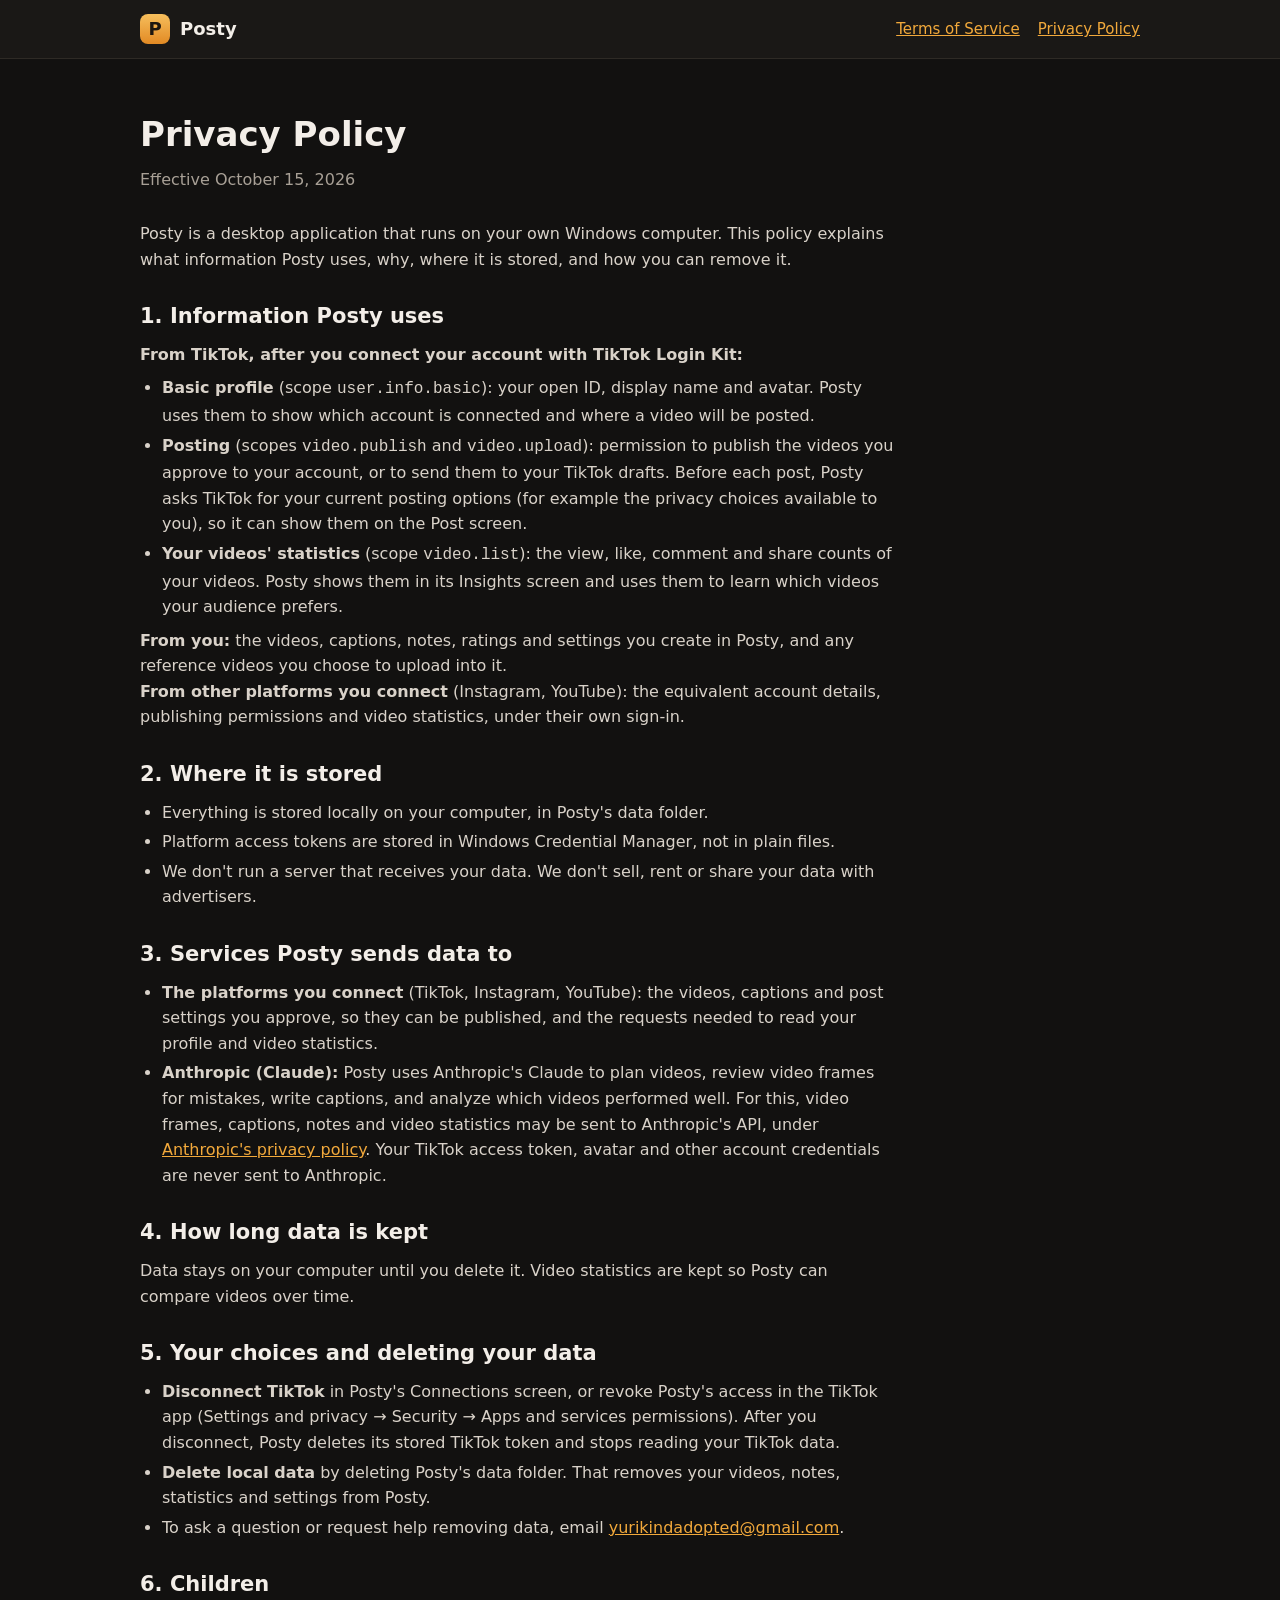
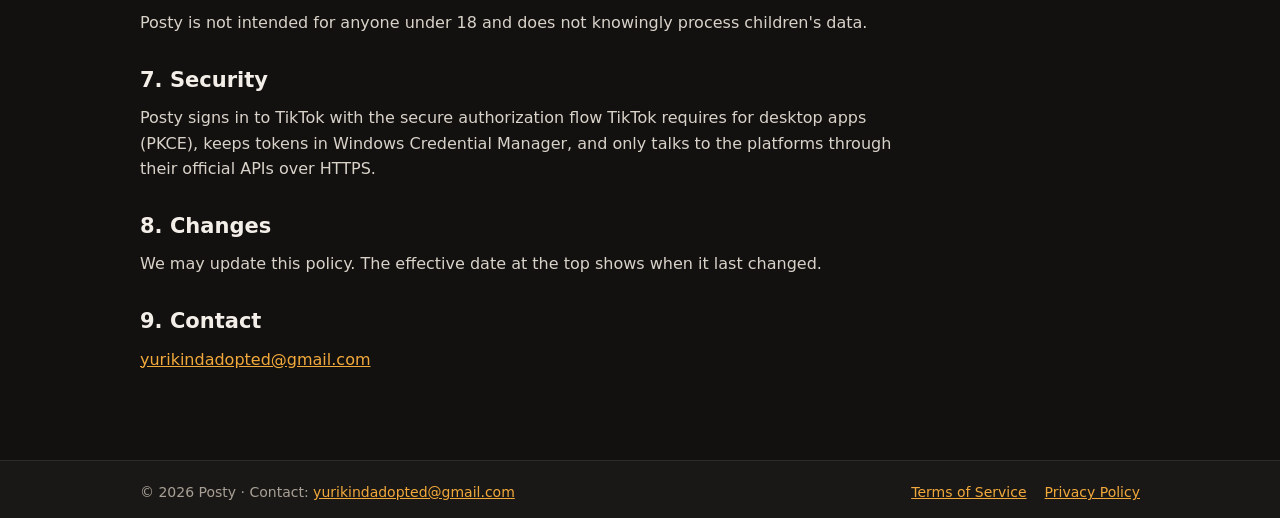
==== privacy.html @ a67bea78 "Posty website: about, Terms of Service, Privacy Policy" ====
<!doctype html>
<html lang="en">
<head>
  <meta charset="utf-8">
  <meta name="viewport" content="width=device-width, initial-scale=1">
  <title>Privacy Policy · Posty</title>
  <link rel="icon" href="icon.png">
  <link rel="stylesheet" href="style.css">
</head>
<body>
  <header class="top">
    <div class="wrap">
      <a class="brand" href="./"><span class="logo">P</span>Posty</a>
      <nav class="legal-links" aria-label="Legal">
        <a href="terms.html">Terms of Service</a>
        <a href="privacy.html" aria-current="page">Privacy Policy</a>
      </nav>
    </div>
  </header>

  <main class="wrap">
    <article class="doc">
      <h1>Privacy Policy</h1>
      <p class="meta">Effective October 15, 2026</p>

      <p>Posty is a desktop application that runs on your own Windows computer. This policy explains what information
        Posty uses, why, where it is stored, and how you can remove it.</p>

      <h2>1. Information Posty uses</h2>
      <p><strong>From TikTok, after you connect your account with TikTok Login Kit:</strong></p>
      <ul>
        <li><strong>Basic profile</strong> (scope <code>user.info.basic</code>): your open ID, display name and avatar.
          Posty uses them to show which account is connected and where a video will be posted.</li>
        <li><strong>Posting</strong> (scopes <code>video.publish</code> and <code>video.upload</code>): permission to
          publish the videos you approve to your account, or to send them to your TikTok drafts. Before each post, Posty
          asks TikTok for your current posting options (for example the privacy choices available to you), so it can
          show them on the Post screen.</li>
        <li><strong>Your videos' statistics</strong> (scope <code>video.list</code>): the view, like, comment and share
          counts of your videos. Posty shows them in its Insights screen and uses them to learn which videos your
          audience prefers.</li>
      </ul>
      <p><strong>From you:</strong> the videos, captions, notes, ratings and settings you create in Posty, and any
        reference videos you choose to upload into it.</p>
      <p><strong>From other platforms you connect</strong> (Instagram, YouTube): the equivalent account details,
        publishing permissions and video statistics, under their own sign-in.</p>

      <h2>2. Where it is stored</h2>
      <ul>
        <li>Everything is stored locally on your computer, in Posty's data folder.</li>
        <li>Platform access tokens are stored in Windows Credential Manager, not in plain files.</li>
        <li>We don't run a server that receives your data. We don't sell, rent or share your data with advertisers.</li>
      </ul>

      <h2>3. Services Posty sends data to</h2>
      <ul>
        <li><strong>The platforms you connect</strong> (TikTok, Instagram, YouTube): the videos, captions and post
          settings you approve, so they can be published, and the requests needed to read your profile and video
          statistics.</li>
        <li><strong>Anthropic (Claude):</strong> Posty uses Anthropic's Claude to plan videos, review video frames for
          mistakes, write captions, and analyze which videos performed well. For this, video frames, captions, notes
          and video statistics may be sent to Anthropic's API, under
          <a href="https://www.anthropic.com/legal/privacy">Anthropic's privacy policy</a>. Your TikTok access token,
          avatar and other account credentials are never sent to Anthropic.</li>
      </ul>

      <h2>4. How long data is kept</h2>
      <p>Data stays on your computer until you delete it. Video statistics are kept so Posty can compare videos over
        time.</p>

      <h2>5. Your choices and deleting your data</h2>
      <ul>
        <li><strong>Disconnect TikTok</strong> in Posty's Connections screen, or revoke Posty's access in the TikTok app
          (Settings and privacy → Security → Apps and services permissions). After you disconnect, Posty deletes its
          stored TikTok token and stops reading your TikTok data.</li>
        <li><strong>Delete local data</strong> by deleting Posty's data folder. That removes your videos, notes,
          statistics and settings from Posty.</li>
        <li>To ask a question or request help removing data, email
          <a href="mailto:yurikindadopted@gmail.com">yurikindadopted@gmail.com</a>.</li>
      </ul>

      <h2>6. Children</h2>
      <p>Posty is not intended for anyone under 18 and does not knowingly process children's data.</p>

      <h2>7. Security</h2>
      <p>Posty signs in to TikTok with the secure authorization flow TikTok requires for desktop apps (PKCE), keeps
        tokens in Windows Credential Manager, and only talks to the platforms through their official APIs over HTTPS.</p>

      <h2>8. Changes</h2>
      <p>We may update this policy. The effective date at the top shows when it last changed.</p>

      <h2>9. Contact</h2>
      <p><a href="mailto:yurikindadopted@gmail.com">yurikindadopted@gmail.com</a></p>
    </article>
  </main>

  <footer>
    <div class="wrap">
      <span>© 2026 Posty · Contact: <a href="mailto:yurikindadopted@gmail.com">yurikindadopted@gmail.com</a></span>
      <nav aria-label="Legal"><a href="terms.html">Terms of Service</a><a href="privacy.html">Privacy Policy</a></nav>
    </div>
  </footer>
</body>
</html>
---- style.css ----
:root {
  --bg: #121110; --surface: #1a1816; --raised: #221f1c; --border: #2e2a25;
  --text: #f3eee8; --muted: #a8a096; --accent: #f2a93b; --accent-ink: #1c1306;
  --font: "Inter", system-ui, -apple-system, "Segoe UI", sans-serif;
}
* { box-sizing: border-box; margin: 0; padding: 0; }
html { background: var(--bg); }
body { background: var(--bg); color: var(--text); font: 16px/1.6 var(--font); }
a { color: var(--accent); }
a:focus-visible { outline: 2px solid var(--accent); outline-offset: 2px; border-radius: 4px; }
.wrap { max-width: 1040px; margin: 0 auto; padding: 0 20px; }
header.top { border-bottom: 1px solid var(--border); background: var(--surface); }
header.top .wrap { display: flex; align-items: center; justify-content: space-between; gap: 16px; padding-top: 14px; padding-bottom: 14px; flex-wrap: wrap; }
.brand { display: flex; align-items: center; gap: 10px; font-weight: 700; font-size: 18px; color: var(--text); text-decoration: none; }
.logo { width: 30px; height: 30px; border-radius: 8px; background: linear-gradient(180deg, #f6be5c, #e28a24); color: #1c1610; display: grid; place-items: center; font-weight: 800; }
.legal-links { display: flex; gap: 18px; font-size: 15px; }
.hero { padding: 64px 0 40px; }
.hero h1 { font-size: clamp(30px, 5vw, 46px); line-height: 1.15; letter-spacing: -0.01em; max-width: 760px; }
.hero p { color: var(--muted); font-size: 18px; max-width: 680px; margin-top: 16px; }
.cta { display: inline-block; margin-top: 26px; background: var(--accent); color: var(--accent-ink); font-weight: 700; padding: 11px 18px; border-radius: 10px; text-decoration: none; }
.shot { border: 1px solid var(--border); border-radius: 14px; overflow: hidden; background: var(--surface); }
.shot img { display: block; width: 100%; height: auto; }
.shot figcaption { padding: 10px 14px; color: var(--muted); font-size: 14px; border-top: 1px solid var(--border); }
section { padding: 36px 0; }
h2 { font-size: 26px; margin-bottom: 14px; }
.grid { display: grid; grid-template-columns: repeat(auto-fit, minmax(240px, 1fr)); gap: 16px; }
.card { background: var(--surface); border: 1px solid var(--border); border-radius: 14px; padding: 20px; }
.card h3 { font-size: 17px; margin-bottom: 6px; }
.card p { color: var(--muted); font-size: 15px; }
.steps { counter-reset: s; display: grid; gap: 12px; max-width: 760px; }
.steps li { list-style: none; position: relative; padding-left: 44px; color: var(--muted); }
.steps li strong { color: var(--text); }
.steps li::before { counter-increment: s; content: counter(s); position: absolute; left: 0; top: 0; width: 30px; height: 30px; border-radius: 50%; background: var(--raised); border: 1px solid var(--border); color: var(--accent); display: grid; place-items: center; font-weight: 700; font-size: 14px; }
.doc { padding: 48px 0 64px; max-width: 760px; }
.doc h1 { font-size: 34px; margin-bottom: 6px; }
.doc .meta { color: var(--muted); margin-bottom: 28px; }
.doc h2 { font-size: 21px; margin: 28px 0 8px; }
.doc p, .doc li { color: #d9d2c9; }
.doc ul { padding-left: 22px; margin: 8px 0; }
.doc li { margin: 4px 0; }
footer { border-top: 1px solid var(--border); background: var(--surface); margin-top: 24px; }
footer .wrap { display: flex; justify-content: space-between; gap: 16px; flex-wrap: wrap; padding-top: 20px; padding-bottom: 20px; color: var(--muted); font-size: 14px; }
footer nav { display: flex; gap: 18px; }
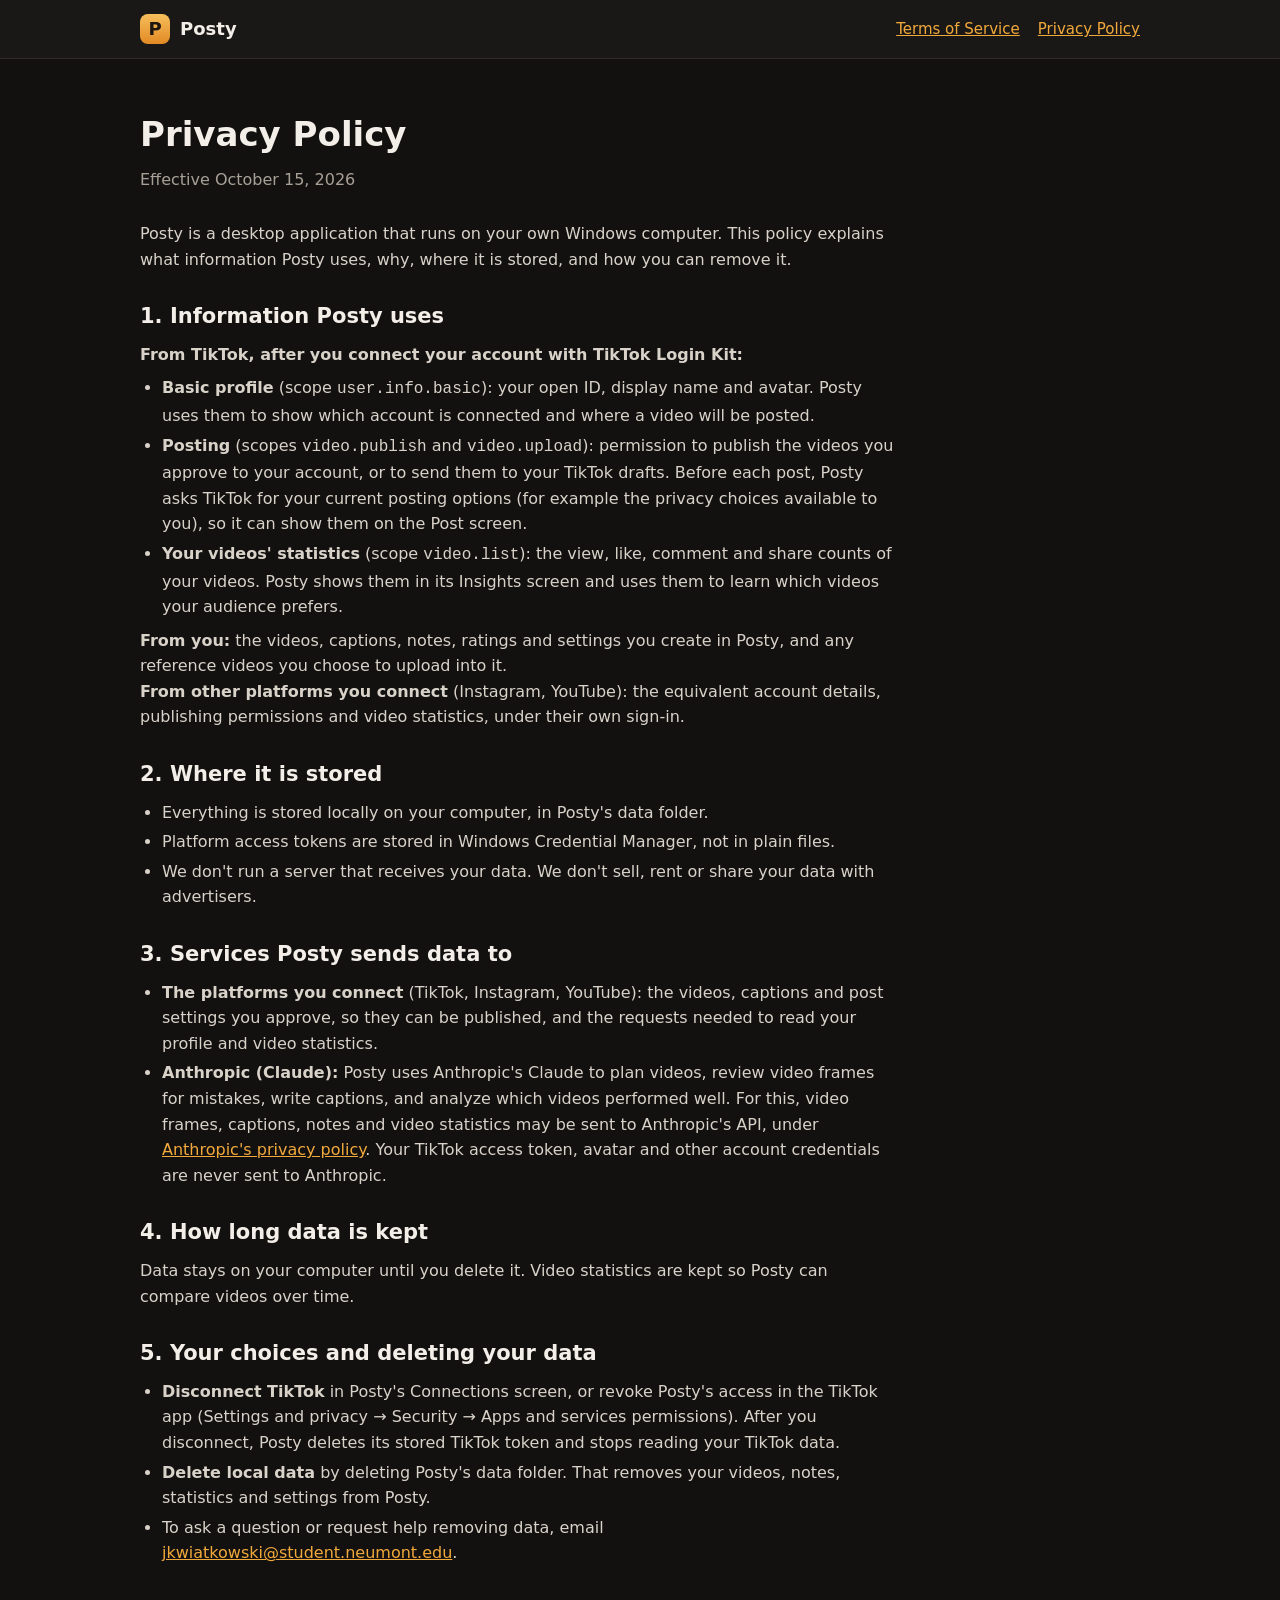
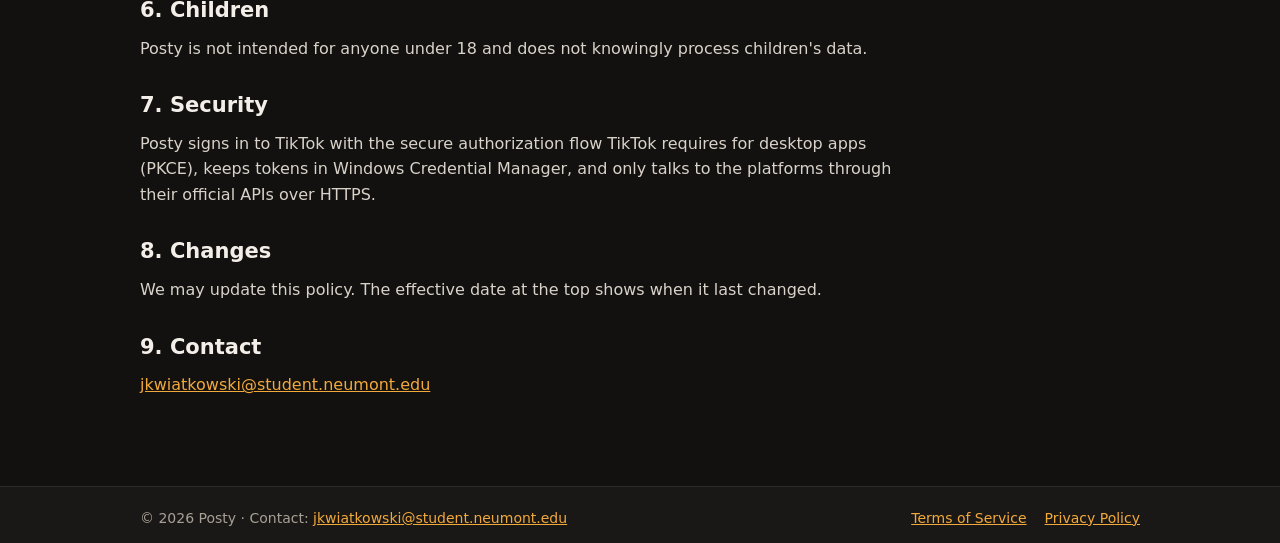
==== commit 853e0b4b: "Contact email: jkwiatkowski@student.neumont.edu Co-Authored-By: Claude Opus 5.5 <noreply@anthropic.c" ====
--- a/privacy.html
+++ b/privacy.html
@@ -75,7 +75,7 @@
         <li><strong>Delete local data</strong> by deleting Posty's data folder. That removes your videos, notes,
           statistics and settings from Posty.</li>
         <li>To ask a question or request help removing data, email
-          <a href="mailto:yurikindadopted@gmail.com">yurikindadopted@gmail.com</a>.</li>
+          <a href="mailto:jkwiatkowski@student.neumont.edu">jkwiatkowski@student.neumont.edu</a>.</li>
       </ul>
 
       <h2>6. Children</h2>
@@ -89,13 +89,13 @@
       <p>We may update this policy. The effective date at the top shows when it last changed.</p>
 
       <h2>9. Contact</h2>
-      <p><a href="mailto:yurikindadopted@gmail.com">yurikindadopted@gmail.com</a></p>
+      <p><a href="mailto:jkwiatkowski@student.neumont.edu">jkwiatkowski@student.neumont.edu</a></p>
     </article>
   </main>
 
   <footer>
     <div class="wrap">
-      <span>© 2026 Posty · Contact: <a href="mailto:yurikindadopted@gmail.com">yurikindadopted@gmail.com</a></span>
+      <span>© 2026 Posty · Contact: <a href="mailto:jkwiatkowski@student.neumont.edu">jkwiatkowski@student.neumont.edu</a></span>
       <nav aria-label="Legal"><a href="terms.html">Terms of Service</a><a href="privacy.html">Privacy Policy</a></nav>
     </div>
   </footer>
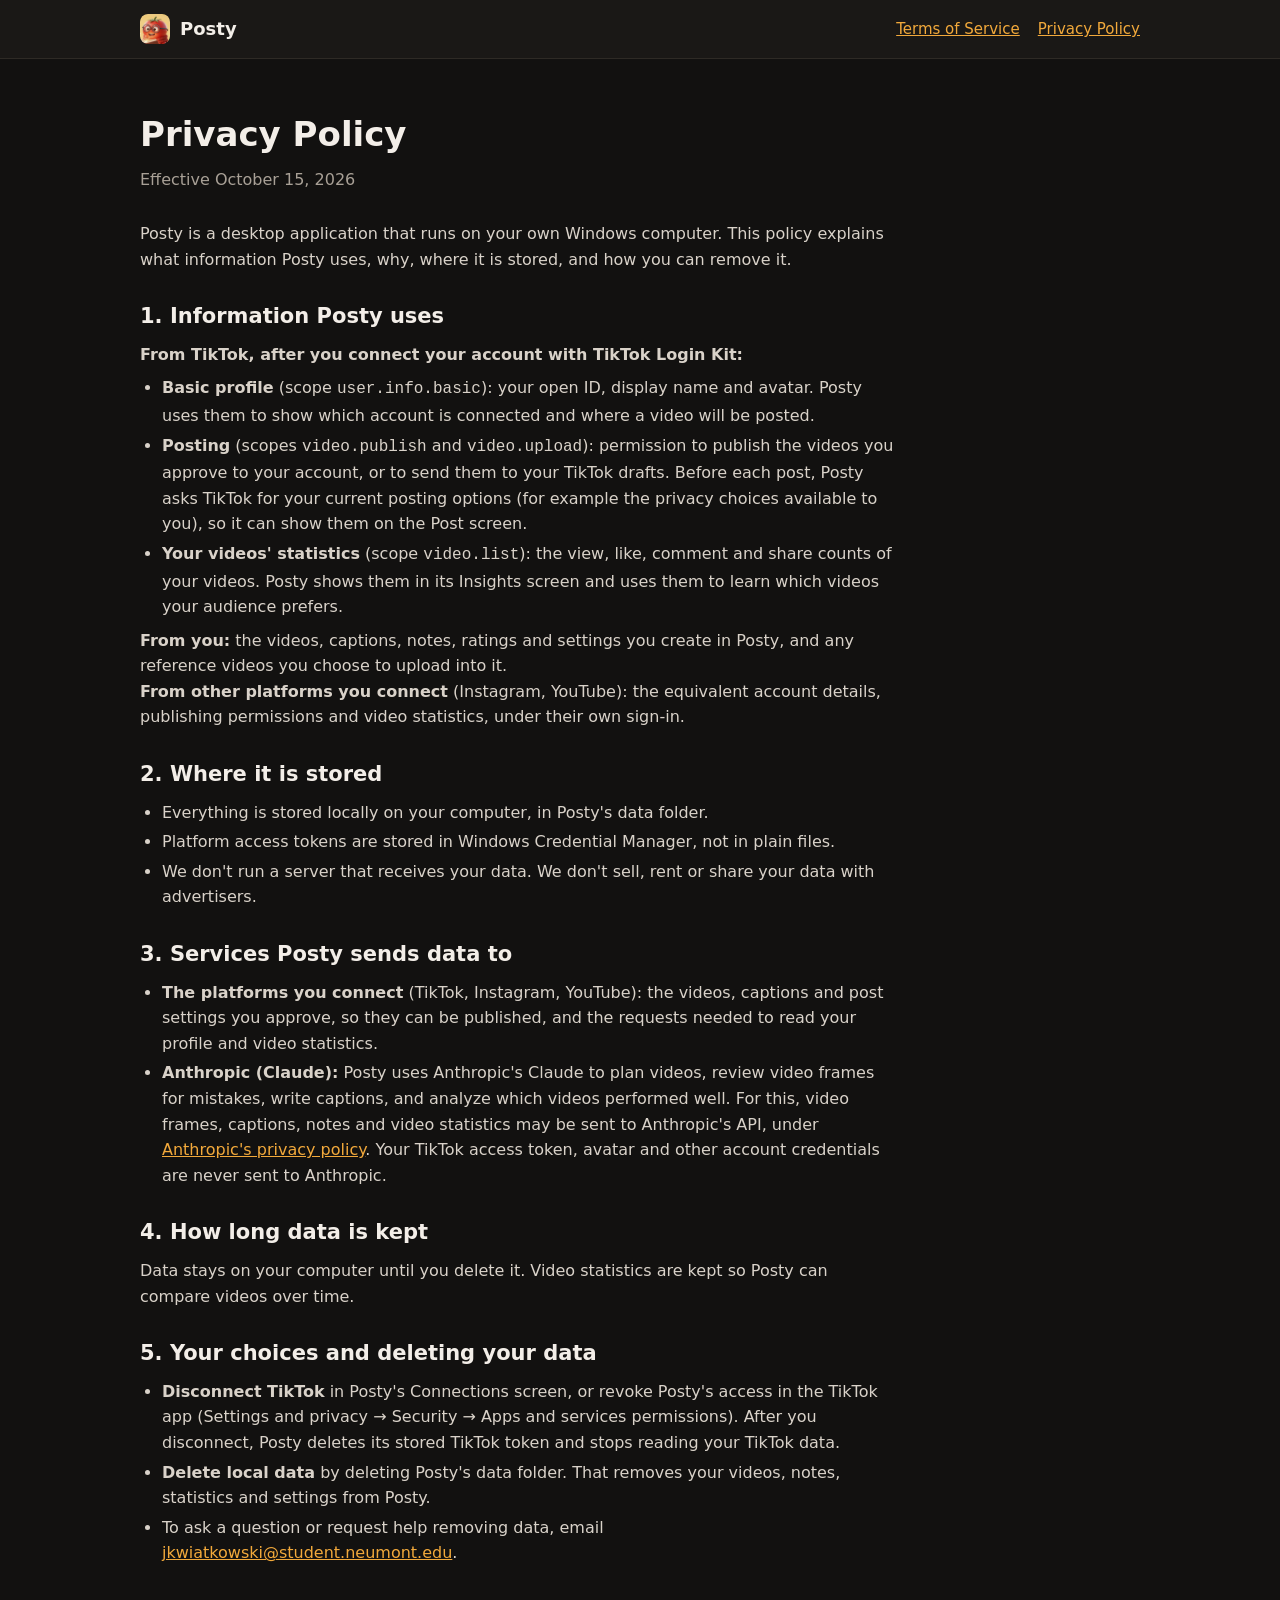
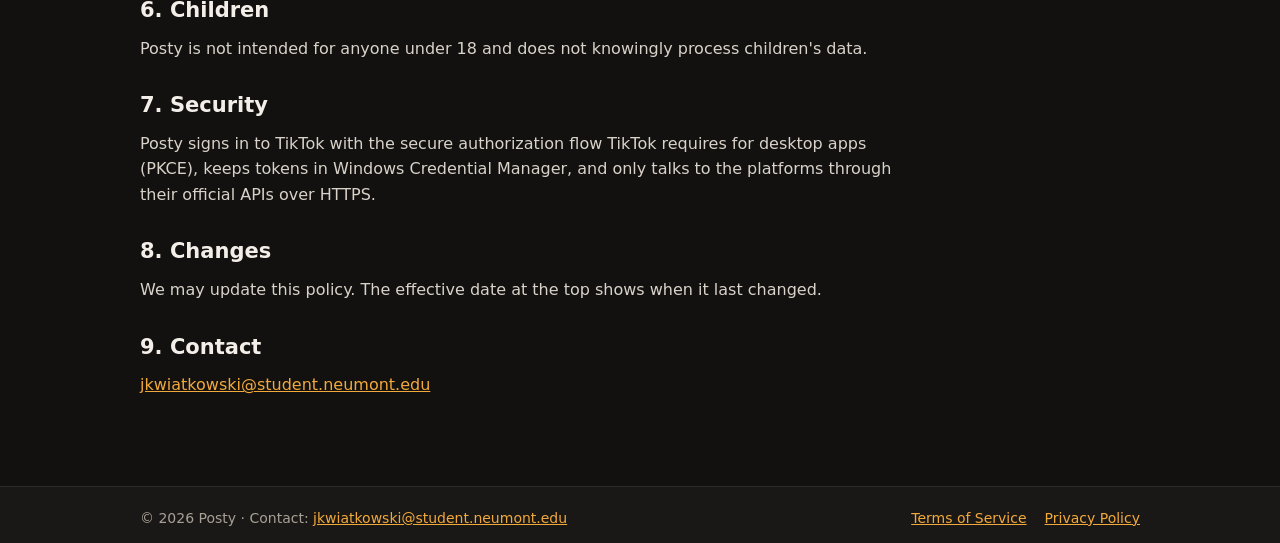
==== commit d6765cad: "Logo: the tomato with glasses replaces the amber P (favicon, header, screenshots) Co-Authored-By: Cl" ====
--- a/privacy.html
+++ b/privacy.html
@@ -10,7 +10,7 @@
 <body>
   <header class="top">
     <div class="wrap">
-      <a class="brand" href="./"><span class="logo">P</span>Posty</a>
+      <a class="brand" href="./"><img class="logo" src="icon.png" alt="">Posty</a>
       <nav class="legal-links" aria-label="Legal">
         <a href="terms.html">Terms of Service</a>
         <a href="privacy.html" aria-current="page">Privacy Policy</a>
--- a/style.css
+++ b/style.css
@@ -12,7 +12,7 @@
 header.top { border-bottom: 1px solid var(--border); background: var(--surface); }
 header.top .wrap { display: flex; align-items: center; justify-content: space-between; gap: 16px; padding-top: 14px; padding-bottom: 14px; flex-wrap: wrap; }
 .brand { display: flex; align-items: center; gap: 10px; font-weight: 700; font-size: 18px; color: var(--text); text-decoration: none; }
-.logo { width: 30px; height: 30px; border-radius: 8px; background: linear-gradient(180deg, #f6be5c, #e28a24); color: #1c1610; display: grid; place-items: center; font-weight: 800; }
+.logo { width: 30px; height: 30px; border-radius: 8px; display: block; }
 .legal-links { display: flex; gap: 18px; font-size: 15px; }
 .hero { padding: 64px 0 40px; }
 .hero h1 { font-size: clamp(30px, 5vw, 46px); line-height: 1.15; letter-spacing: -0.01em; max-width: 760px; }
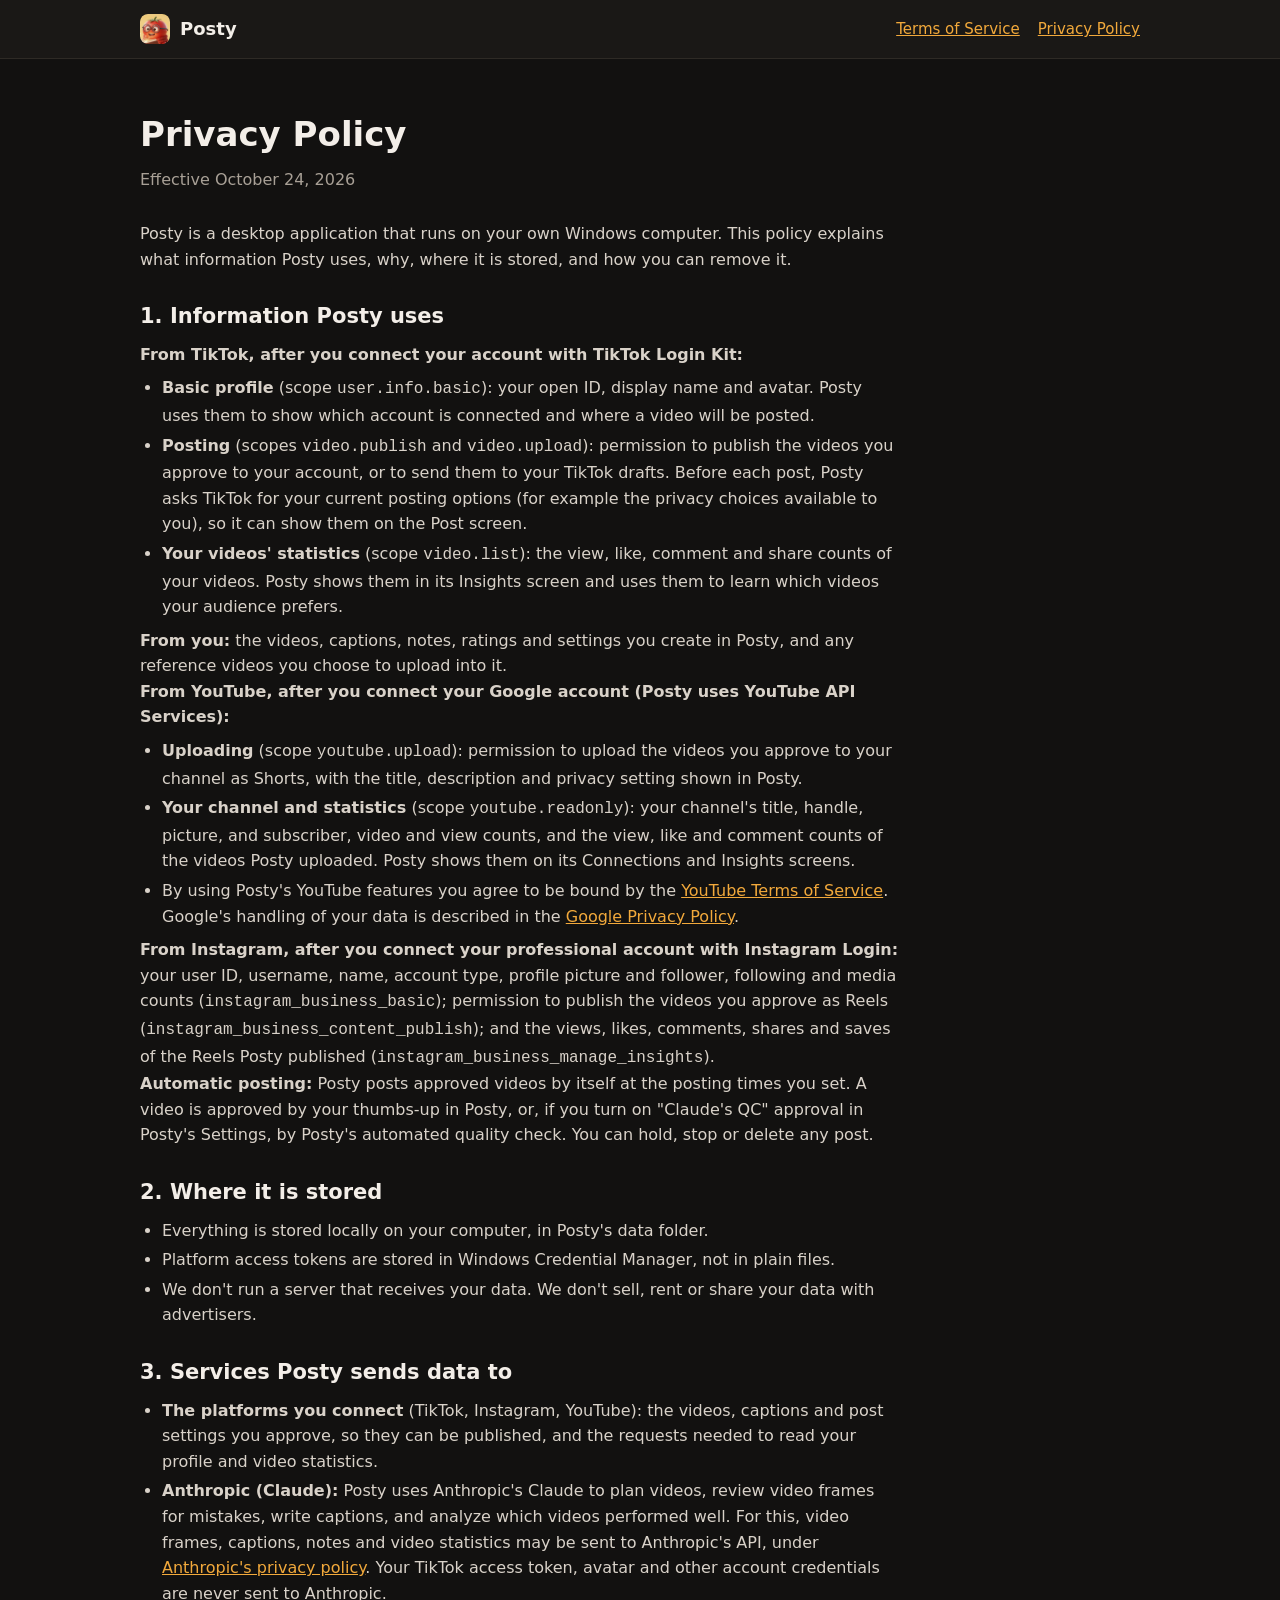
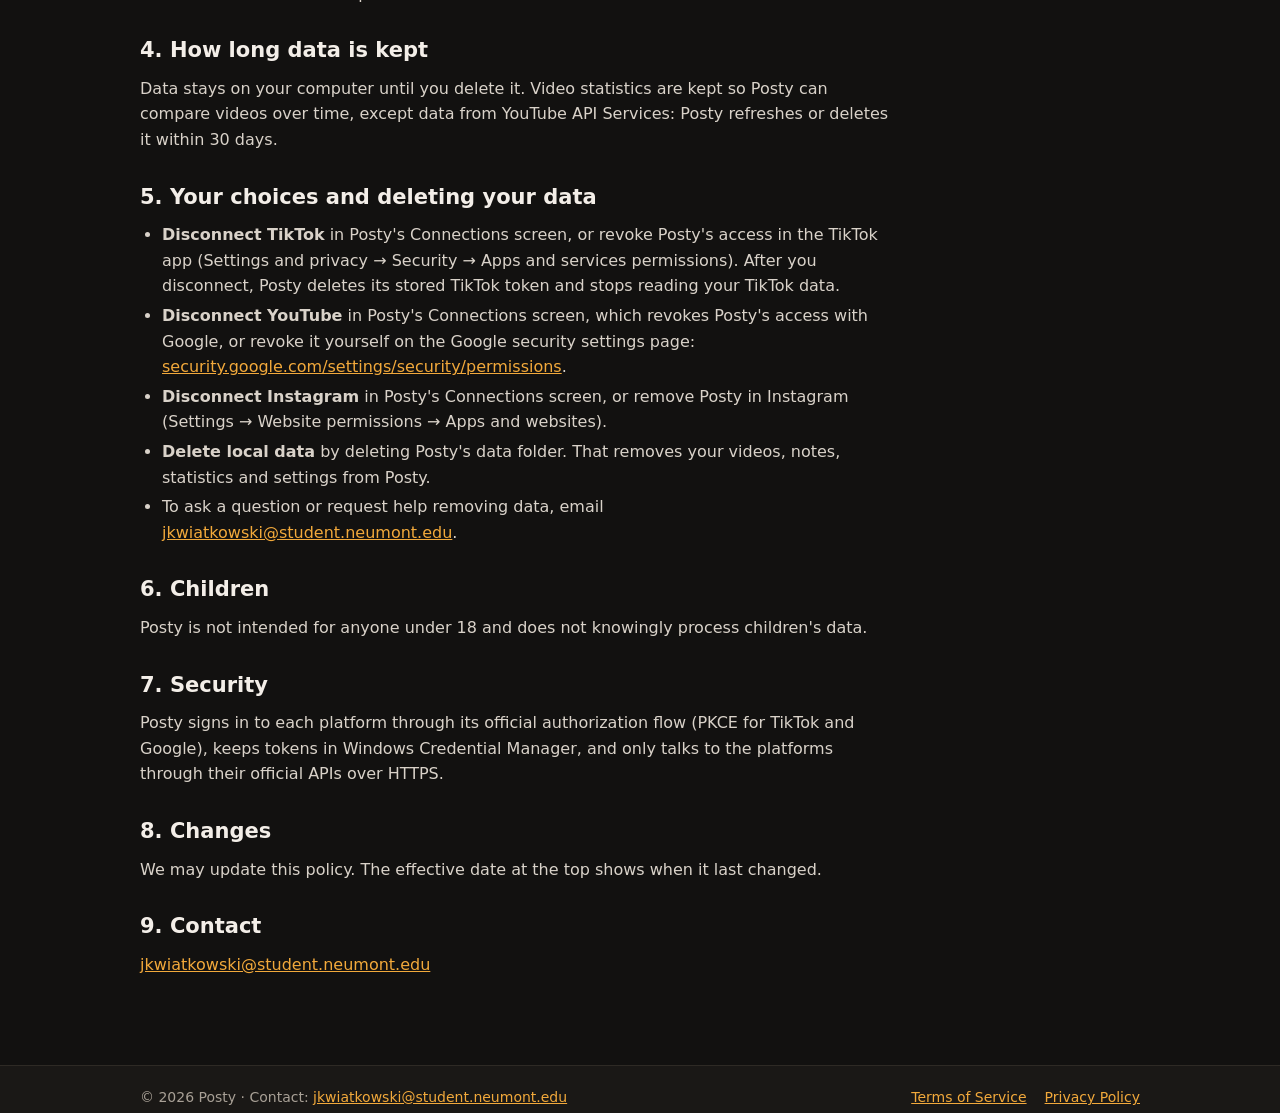
==== commit d611a13a: "Privacy and terms: YouTube API Services (YouTube Terms of Service, the Google Privacy Policy, the sc" ====
--- a/privacy.html
+++ b/privacy.html
@@ -21,7 +21,7 @@
   <main class="wrap">
     <article class="doc">
       <h1>Privacy Policy</h1>
-      <p class="meta">Effective October 15, 2026</p>
+      <p class="meta">Effective October 24, 2026</p>
 
       <p>Posty is a desktop application that runs on your own Windows computer. This policy explains what information
         Posty uses, why, where it is stored, and how you can remove it.</p>
@@ -41,8 +41,25 @@
       </ul>
       <p><strong>From you:</strong> the videos, captions, notes, ratings and settings you create in Posty, and any
         reference videos you choose to upload into it.</p>
-      <p><strong>From other platforms you connect</strong> (Instagram, YouTube): the equivalent account details,
-        publishing permissions and video statistics, under their own sign-in.</p>
+      <p><strong>From YouTube, after you connect your Google account (Posty uses YouTube API Services):</strong></p>
+      <ul>
+        <li><strong>Uploading</strong> (scope <code>youtube.upload</code>): permission to upload the videos you approve
+          to your channel as Shorts, with the title, description and privacy setting shown in Posty.</li>
+        <li><strong>Your channel and statistics</strong> (scope <code>youtube.readonly</code>): your channel's title,
+          handle, picture, and subscriber, video and view counts, and the view, like and comment counts of the videos
+          Posty uploaded. Posty shows them on its Connections and Insights screens.</li>
+        <li>By using Posty's YouTube features you agree to be bound by the
+          <a href="https://www.youtube.com/t/terms">YouTube Terms of Service</a>. Google's handling of your data is
+          described in the <a href="http://www.google.com/policies/privacy">Google Privacy Policy</a>.</li>
+      </ul>
+      <p><strong>From Instagram, after you connect your professional account with Instagram Login:</strong> your user
+        ID, username, name, account type, profile picture and follower, following and media counts
+        (<code>instagram_business_basic</code>); permission to publish the videos you approve as Reels
+        (<code>instagram_business_content_publish</code>); and the views, likes, comments, shares and saves of the
+        Reels Posty published (<code>instagram_business_manage_insights</code>).</p>
+      <p><strong>Automatic posting:</strong> Posty posts approved videos by itself at the posting times you set. A
+        video is approved by your thumbs-up in Posty, or, if you turn on "Claude's QC" approval in Posty's Settings, by
+        Posty's automated quality check. You can hold, stop or delete any post.</p>
 
       <h2>2. Where it is stored</h2>
       <ul>
@@ -65,13 +82,18 @@
 
       <h2>4. How long data is kept</h2>
       <p>Data stays on your computer until you delete it. Video statistics are kept so Posty can compare videos over
-        time.</p>
+        time, except data from YouTube API Services: Posty refreshes or deletes it within 30 days.</p>
 
       <h2>5. Your choices and deleting your data</h2>
       <ul>
         <li><strong>Disconnect TikTok</strong> in Posty's Connections screen, or revoke Posty's access in the TikTok app
           (Settings and privacy → Security → Apps and services permissions). After you disconnect, Posty deletes its
           stored TikTok token and stops reading your TikTok data.</li>
+        <li><strong>Disconnect YouTube</strong> in Posty's Connections screen, which revokes Posty's access with Google, or
+          revoke it yourself on the Google security settings page:
+          <a href="https://security.google.com/settings/security/permissions">security.google.com/settings/security/permissions</a>.</li>
+        <li><strong>Disconnect Instagram</strong> in Posty's Connections screen, or remove Posty in Instagram (Settings →
+          Website permissions → Apps and websites).</li>
         <li><strong>Delete local data</strong> by deleting Posty's data folder. That removes your videos, notes,
           statistics and settings from Posty.</li>
         <li>To ask a question or request help removing data, email
@@ -82,7 +104,7 @@
       <p>Posty is not intended for anyone under 18 and does not knowingly process children's data.</p>
 
       <h2>7. Security</h2>
-      <p>Posty signs in to TikTok with the secure authorization flow TikTok requires for desktop apps (PKCE), keeps
+      <p>Posty signs in to each platform through its official authorization flow (PKCE for TikTok and Google), keeps
         tokens in Windows Credential Manager, and only talks to the platforms through their official APIs over HTTPS.</p>
 
       <h2>8. Changes</h2>
